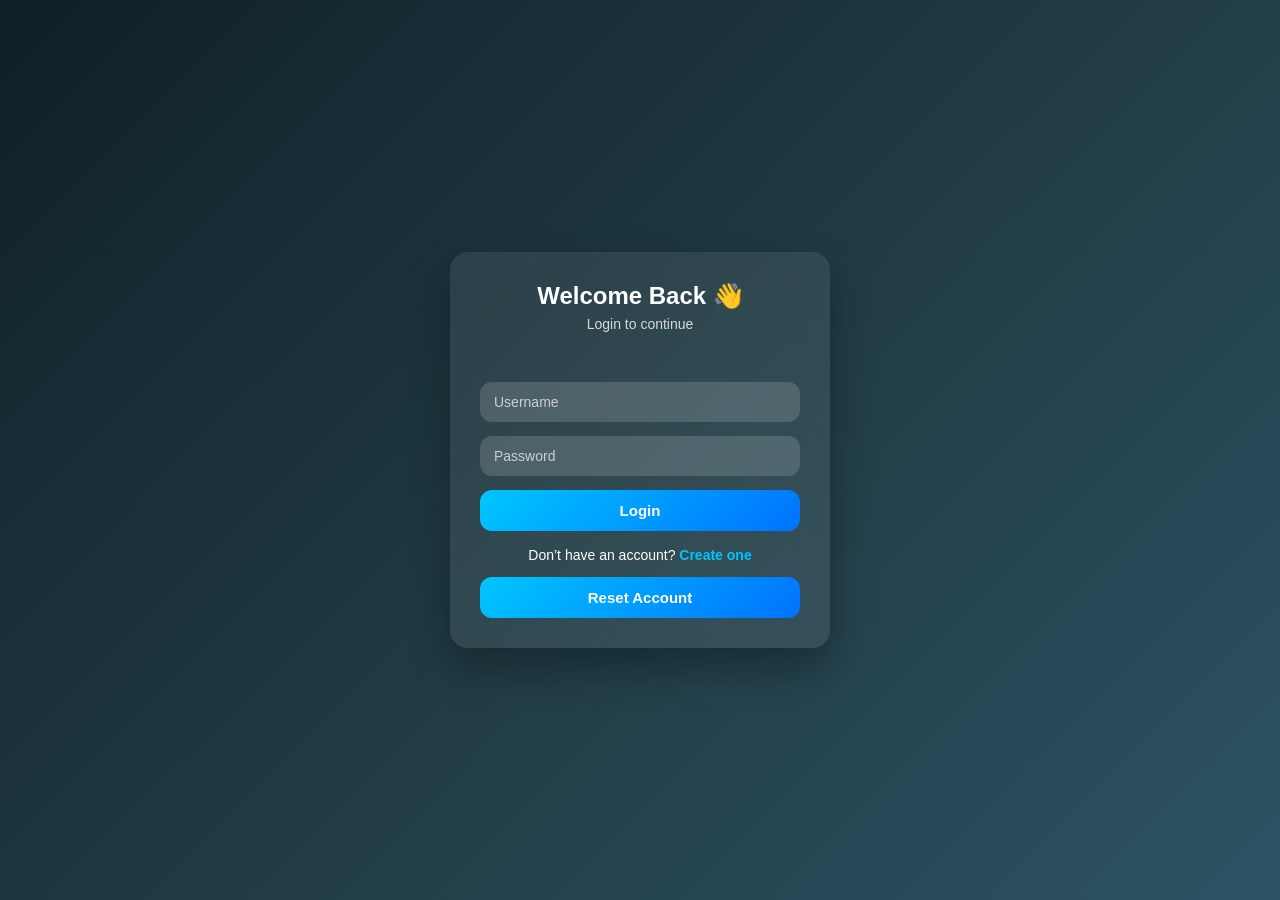
==== login.html @ 58a9970b "Add files via upload" ====
<!DOCTYPE html>
<html lang="en">
<head>
  <meta charset="UTF-8" />
  <meta name="viewport" content="width=device-width, initial-scale=1.0" />
  <title>Login</title>
  <link rel="stylesheet" href="../style.css" />
</head>
<body class="auth-body">

  <div class="auth-card">
    <h2>Welcome Back 👋</h2>
    <p class="auth-sub">Login to continue</p>

    <p id="loginMessage" class="form-message"></p>

    <form onsubmit="login(event)">
      <input type="text" id="user" placeholder="Username" required />
      <input type="password" id="pass" placeholder="Password" required />
      <button type="submit">Login</button>
    </form>

    <p class="auth-switch">
      Don’t have an account?
      <a href="signup.html">Create one</a>
    </p>

    <button class="reset-btn" onclick="resetAccount()">Reset Account</button>
  </div>

<script src="../script.js"></script>
</body>
</html>
---- style.css ----
/* ================= RESET ================= */
* {
  margin: 0;
  padding: 0;
  box-sizing: border-box;
}

body {
  font-family: Arial, Helvetica, sans-serif;
  background: #f4f6f8;
  overflow-x: hidden;
}


/* ================= APP LAYOUT ================= */
.app {
  width: 100%;
  min-height: 100vh;
}

header {
  padding: 15px;
  text-align: center;
  font-size: 22px;
  font-weight: bold;
}

.screen {
  display: none;
  padding: 20px;
}

.screen.active {
  display: block;
}

#screenContainer,
main {
  padding-bottom: 70px;
}

/* ================= BOTTOM NAV ================= */
.bottom-nav {
  position: fixed;
  bottom: 0;
  left: 0;
  width: 100%;
  height: 60px;

  background: #0d6efd;
  display: flex;
  justify-content: space-around;
  align-items: center;

  padding: 0;
  z-index: 1000;
}

.bottom-nav button {
  background: none;
  border: none;
  color: white;
  font-size: 15px;
  cursor: pointer;
}

/* ================= SEARCH ================= */
.search-box {
  display: flex;
  justify-content: center;
  gap: 10px;
  margin: 15px 0;
}

.search-box input {
  width: 60%;
  padding: 10px;
  border-radius: 10px;
  border: none;
  font-size: 16px;
}

.search-box button {
  padding: 10px 14px;
  border-radius: 50%;
  border: none;
  background: #0d6efd;
  color: white;
  cursor: pointer;
}

/* ================= WEATHER CARD ================= */
.weather-card {
  margin: 20px auto;
  padding: 25px;
  width: 90%;
  max-width: 650px;
  background: linear-gradient(135deg, #1cb5e0, #000851);
  color: white;
  border-radius: 22px;
  text-align: center;
  box-shadow: 0 15px 40px rgba(0,0,0,0.35);
}

.weather-card h3 {
  margin-bottom: 10px;
}

.weather-icon {
  width: 90px;
  display: block;
  margin: 10px auto;
}

.condition-text {
  font-size: 18px;
  text-transform: capitalize;
  margin-bottom: 15px;
}

/* ================= WEATHER STATS ================= */
.weather-stats {
  display: flex;
  justify-content: space-between;
  gap: 10px;
  margin-top: 15px;
}

.stat {
  flex: 1;
  background: rgba(255,255,255,0.15);
  padding: 12px;
  border-radius: 12px;
  font-size: 14px;
}

.stat span {
  display: block;
  font-size: 12px;
  opacity: 0.8;
}

/* ================= FORECAST ================= */
.forecast-container,
.hourly-container {
  display: flex;
  justify-content: center;
  gap: 12px;
  overflow-x: auto;
  padding: 15px 0;
}

/* 5 day card */
.forecast-card {
  min-width: 100px;
  background: rgba(255,255,255,0.2);
  padding: 12px;
  border-radius: 12px;
  text-align: center;
}

/* hourly card */
.hourly-card {
  min-width: 90px;
  background: #ffffff;
  border-radius: 12px;
  padding: 10px;
  text-align: center;
  box-shadow: 0 4px 10px rgba(0,0,0,0.1);
}

.hourly-card img {
  width: 40px;
}

/* ================= DARK MODE ================= */
body.dark {
  background: #121212;
  color: white;
}

body.dark header,
body.dark .bottom-nav {
  background: #1f1f1f;
}

body.dark .weather-card {
  background: linear-gradient(135deg, #2c3e50, #000000);
}

body.dark .hourly-card {
  background: #2a2a2a;
  color: white;
}

/* ================= THEME TOGGLE ================= */
.theme-toggle {
  position: fixed;
  top: 15px;
  right: 15px;
  z-index: 9999;
}
.weather-stats {
  display: flex;
  justify-content: space-between;
  gap: 12px;
  margin-top: 20px;
}

.stat {
  flex: 1;
  display: flex;
  align-items: center;
  justify-content: center;
  gap: 6px;
  background: rgba(255, 255, 255, 0.15);
  padding: 12px;
  border-radius: 12px;
  font-size: 16px;
  font-weight: 600;
}

.stat .icon {
  font-size: 20px;
}

.stat .value {
  white-space: nowrap;
}
.weather-card {
  width: 100%;
  max-width: 900px;
  margin: 25px auto;
  padding: 30px;
  background: linear-gradient(135deg, #1cb5e0, #000851);
  color: white;
  border-radius: 25px;
  text-align: center;
  box-shadow: 0 15px 40px rgba(0,0,0,0.35);
}
body.dark .weather-card {
  background: linear-gradient(135deg, #232526, #414345);
}


.weather-icon {
  width: 90px;
  margin: 10px auto;
  display: block;
}

.condition-text {
  font-size: 18px;
  text-transform: capitalize;
  margin-bottom: 15px;
}

.weather-stats {
  display: flex;
  justify-content: space-between;
  gap: 15px;
  margin-top: 20px;
}

.stat {
  flex: 1;
  background: rgba(255,255,255,0.2);
  padding: 14px;
  border-radius: 15px;
  font-size: 16px;
  font-weight: bold;
}
body.dark .weather-card {
  background: linear-gradient(135deg, #232526, #414345);
}
.home-card {
  background: linear-gradient(135deg, #0d6efd, #6610f2);
  color: white;
  padding: 25px;
  border-radius: 22px;
  text-align: center;
  box-shadow: 0 10px 30px rgba(0,0,0,0.3);
  margin-bottom: 20px;
}
.quick-actions {
  display: grid;
  grid-template-columns: 1fr 1fr;
  gap: 15px;
  margin-top: 20px;
}

.quick-actions button {
  padding: 20px;
  border-radius: 18px;
  border: none;
  background: white;
  font-size: 16px;
  font-weight: bold;
  box-shadow: 0 6px 20px rgba(0,0,0,0.15);
  cursor: pointer;
}
.features {
  display: grid;
  grid-template-columns: 1fr 1fr;
  gap: 12px;
  margin-top: 25px;
}

.feature-card {
  background: #ffffff;
  padding: 18px;
  border-radius: 16px;
  text-align: center;
  font-size: 14px;
  box-shadow: 0 4px 15px rgba(0,0,0,0.1);
}
body.dark .home-card {
  background: linear-gradient(135deg, #232526, #414345);
}

body.dark .feature-card,
body.dark .quick-actions button {
  background: #2a2a2a;
  color: white;
}
.today-card {
  background: linear-gradient(135deg, #1cb5e0, #000851);
  color: white;
  padding: 25px;
  border-radius: 22px;
  text-align: center;
  box-shadow: 0 10px 30px rgba(0,0,0,0.3);
  margin: 20px 0;
}

.today-temp {
  font-size: 36px;
  font-weight: bold;
  margin: 10px 0;
}

.today-city {
  opacity: 0.85;
}

.today-card button {
  margin-top: 15px;
  padding: 10px 20px;
  border: none;
  border-radius: 20px;
  background: white;
  color: #000;
  font-weight: bold;
  cursor: pointer;
}
.profile-card {
  background: linear-gradient(135deg, #0d6efd, #6610f2);
  color: white;
  padding: 25px;
  border-radius: 22px;
  text-align: center;
  box-shadow: 0 10px 30px rgba(0,0,0,0.3);
  margin-bottom: 25px;
}

.profile-avatar {
  width: 90px;
  height: 90px;
  border-radius: 50%;
  border: 3px solid white;
  margin-bottom: 10px;
}

.profile-name {
  font-size: 20px;
  margin-bottom: 5px;
}

.profile-role {
  opacity: 0.85;
  font-size: 14px;
}
.profile-stats {
  display: grid;
  grid-template-columns: 1fr 1fr;
  gap: 15px;
  margin-bottom: 25px;
}

.stat-card {
  background: white;
  padding: 18px;
  border-radius: 18px;
  text-align: center;
  box-shadow: 0 6px 20px rgba(0,0,0,0.15);
}

.stat-card h4 {
  font-size: 22px;
}

.stat-card p {
  font-size: 13px;
  opacity: 0.7;
}

.stat-card span {
  font-size: 20px;
  font-weight: bold;
}
.profile-options {
  display: flex;
  flex-direction: column;
  gap: 12px;
  margin-bottom: 25px;
}

.profile-options button {
  padding: 14px;
  border-radius: 16px;
  border: none;
  background: #f1f3f5;
  font-size: 15px;
  cursor: pointer;
  box-shadow: 0 4px 12px rgba(0,0,0,0.1);
}
.profile-actions button {
  width: 100%;
  padding: 14px;
  border-radius: 16px;
  border: none;
  background: #dc3545;
  color: white;
  font-size: 16px;
  cursor: pointer;
}
body.dark .stat-card,
body.dark .profile-options button {
  background: #2a2a2a;
  color: white;
}
.profile-input {
  margin-top: 10px;
  padding: 10px;
  border-radius: 12px;
  border: none;
  width: 80%;
  text-align: center;
  font-size: 16px;
}

.profile-buttons {
  display: flex;
  justify-content: center;
  gap: 12px;
  margin-top: 12px;
}

.profile-buttons button {
  padding: 10px 16px;
  border-radius: 14px;
  border: none;
  background: white;
  font-weight: bold;
  cursor: pointer;
}

/* Dark mode support */
body.dark .profile-input {
  background: #2a2a2a;
  color: white;
}

body.dark .profile-buttons button {
  background: #333;
  color: white;
}
.weather-alert {
  margin: 15px auto;
  padding: 14px;
  width: 90%;
  max-width: 650px;
  border-radius: 14px;
  text-align: center;
  font-weight: bold;
  font-size: 15px;
}

/* Alert types */
.alert-hot {
  background: #ff6b6b;
  color: white;
}

.alert-cold {
  background: #74c0fc;
  color: #002;
}

.alert-rain {
  background: #4dabf7;
  color: white;
}

.alert-wind {
  background: #adb5bd;
  color: #000;
}
/* 📱 MOBILE RESPONSIVE FIXES */
@media (max-width: 768px) {

  body {
    overflow-x: hidden;
  }

  .screen {
  display: none;
  padding: 20px;
}

  .weather-card {
    width: 100%;
    margin: 15px auto;
    padding: 18px;
  }

  .weather-stats {
    flex-direction: column;
    gap: 10px;
  }

  .search-box {
    flex-direction: column;
  }

  .search-box input,
  .search-box button {
    width: 100%;
  }

  .forecast-container,
  .hourly-container {
    justify-content: flex-start;
  }

  .bottom-nav {
    font-size: 14px;
  }

  .profile-card {
    width: 100%;
  }

  .profile-stats {
    grid-template-columns: 1fr 1fr;
  }
}
/* SEARCH INPUT */
.search-box input {
  width: 100%;
  padding: 14px;
  border-radius: 12px;
  font-size: 16px;
}

/* ACTION BUTTONS (MOBILE FRIENDLY) */
.action-buttons {
  display: flex;
  gap: 10px;
  margin-top: 12px;
}

.action-buttons button {
  flex: 1;
  padding: 14px;
  border-radius: 12px;
  font-size: 20px;
  background: linear-gradient(135deg, #0d6efd, #00c6ff);
  color: white;
  border: none;
}
.air-quality-card {
  margin-top: 18px;
  padding: 14px;
  border-radius: 14px;
  background: rgba(255, 255, 255, 0.2);
  color: white;
  text-align: center;
}

.aqi-value {
  font-size: 20px;
  font-weight: bold;
}

#aqiStatus {
  margin-top: 6px;
  font-weight: 600;
}
.form-message {
  margin: 10px 0;
  font-size: 14px;
  text-align: center;
}

.form-message.error {
  color: #ff4d4f;
}

.form-message.success {
  color: #4caf50;
}

button.loading {
  opacity: 0.7;
  pointer-events: none;
}
/* ================= AUTH PAGES ================= */

.auth-body {
  min-height: 100vh;
  display: flex;
  align-items: center;
  justify-content: center;
  background: linear-gradient(135deg, #0f2027, #203a43, #2c5364);
  font-family: "Segoe UI", sans-serif;
}

.auth-card {
  width: 100%;
  max-width: 380px;
  padding: 30px;
  border-radius: 18px;
  background: rgba(255, 255, 255, 0.08);
  backdrop-filter: blur(15px);
  box-shadow: 0 20px 40px rgba(0,0,0,0.3);
  text-align: center;
  color: #fff;
}

.auth-card h2 {
  margin-bottom: 6px;
}

.auth-sub {
  font-size: 14px;
  opacity: 0.8;
  margin-bottom: 20px;
}

.auth-card input {
  width: 100%;
  padding: 12px 14px;
  margin-bottom: 14px;
  border-radius: 12px;
  border: none;
  outline: none;
  font-size: 14px;
  background: rgba(255,255,255,0.15);
  color: #fff;
}

.auth-card input::placeholder {
  color: rgba(255,255,255,0.7);
}

.auth-card button {
  width: 100%;
  padding: 12px;
  border-radius: 12px;
  border: none;
  font-size: 15px;
  font-weight: 600;
  cursor: pointer;
  background: linear-gradient(135deg, #00c6ff, #0072ff);
  color: white;
  transition: transform 0.2s, opacity 0.2s;
}

.auth-card button:hover {
  transform: translateY(-1px);
  opacity: 0.9;
}

.auth-switch {
  margin-top: 16px;
  font-size: 14px;
}

.auth-switch a {
  color: #00c6ff;
  text-decoration: none;
  font-weight: 600;
}

.reset-btn {
  margin-top: 14px;
  background: transparent;
  color: #ff6b6b;
  font-size: 13px;
}

.form-message {
  min-height: 18px;
  margin-bottom: 12px;
  font-size: 13px;
}

.form-message.error {
  color: #ff6b6b;
}

.form-message.success {
  color: #4caf50;
}

button.loading {
  opacity: 0.7;
  pointer-events: none;
}
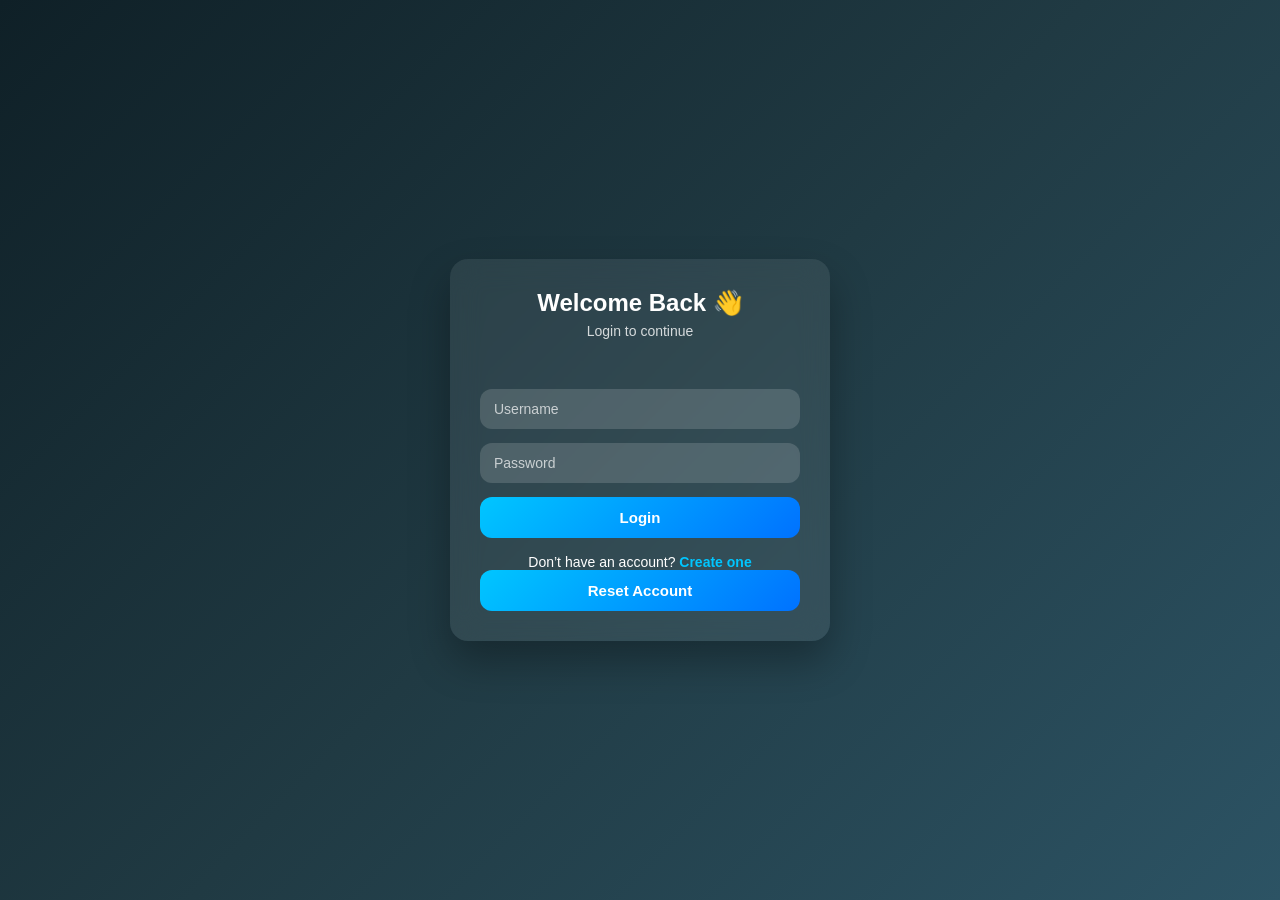
==== commit 67190809: "Update login.html" ====
--- a/login.html
+++ b/login.html
@@ -4,7 +4,7 @@
   <meta charset="UTF-8" />
   <meta name="viewport" content="width=device-width, initial-scale=1.0" />
   <title>Login</title>
-  <link rel="stylesheet" href="../style.css" />
+ <link rel="stylesheet" href="style.css">
 </head>
 <body class="auth-body">
 
@@ -25,9 +25,9 @@
       <a href="signup.html">Create one</a>
     </p>
 
-    <button class="reset-btn" onclick="resetAccount()">Reset Account</button>
+    <button onclick="localStorage.clear()">Reset Account</button>
   </div>
 
-<script src="../script.js"></script>
+<script src="script.js"></script>
 </body>
-</html>+</html>
